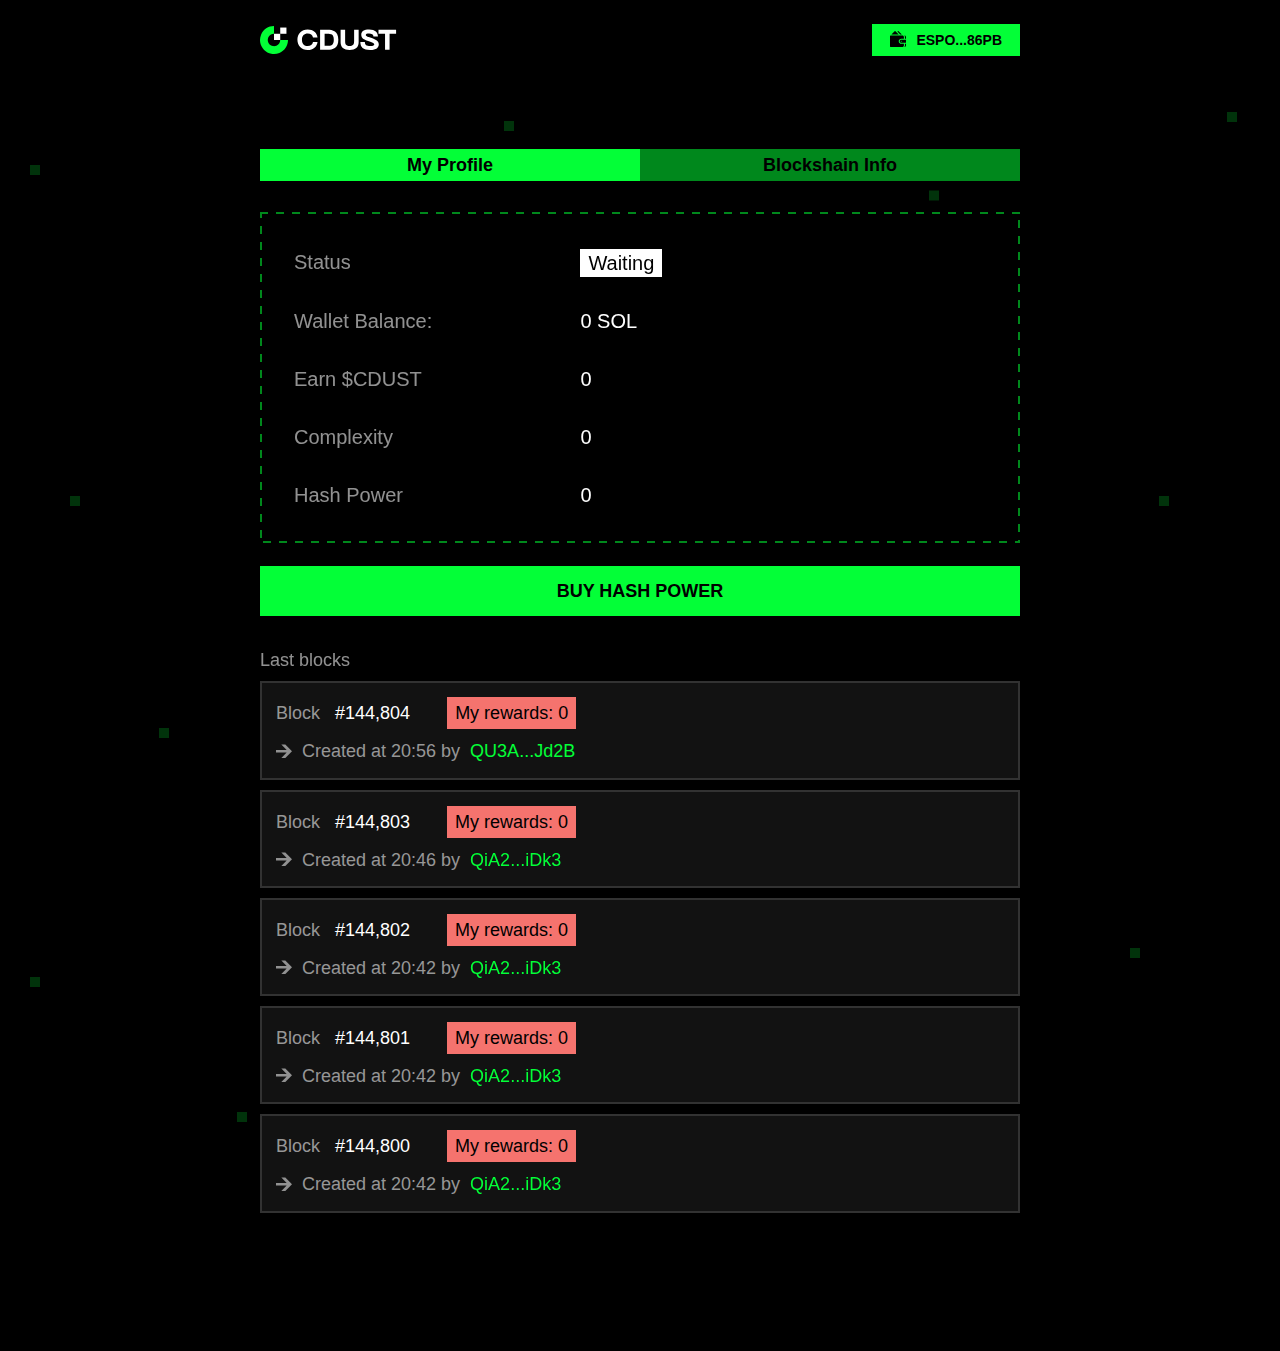
==== account.html @ 72b032e6 "upload files" ====
<!DOCTYPE html>
<html lang="en">
<head>
    <meta charset="UTF-8">
    <meta name="viewport" content="width=device-width, initial-scale=1.0, minimum-scale=1.0, maximum-scale=1.0, user-scalable=no">
    <title>CDUST | Account</title>
    <link rel="stylesheet" href="css/style.css">
    <script src="js/client.js"></script>
</head>
<body class="js-page-jump">
<div class="page">
    <header>
        <div class="wrap">
            <a href="wallet.html" class="button button_small"><i class="ico ico-wallet"></i>EsPo...86Pb</a>
            <a href="index.html" class="logo"></a>
        </div>
    </header>
    <div class="wrap">
        <div class="head-panel">
            <ul class="grid grid_tabs">
                <li class="grid__row">
                    <div class="grid__cell">
                        <div data-switcher="profile" data-tab="true" class="button button_wide button_small">My profile</div>
                    </div>
                    <div class="grid__cell">
                        <div data-switcher="info" data-tab="true" class="button button_wide button_muted button_small">Blockshain info</div>
                    </div>
                </li>
            </ul>
        </div>
        <div data-switcher-content="profile" data-tab-content="true" class="js-open">
            <div class="box box_hero box_hero_significant">
                <div class="box__content">
                    <ul class="grid">
                        <li class="grid__row">
                            <div class="grid__cell">
                                Status
                            </div>
                            <div class="grid__cell">
                                <span class="typo-highlight">Waiting</span>
                            </div>
                        </li>
                        <li class="grid__row">
                            <div class="grid__cell">
                                Wallet Balance:
                            </div>
                            <div class="grid__cell">
                                0 SOL
                            </div>
                        </li>
                        <li class="grid__row">
                            <div class="grid__cell">
                                Earn $CDUST
                            </div>
                            <div class="grid__cell">
                                0
                            </div>
                        </li>
                        <li class="grid__row">
                            <div class="grid__cell">
                                Complexity
                            </div>
                            <div class="grid__cell">
                                0
                            </div>
                        </li>
                        <li class="grid__row">
                            <div class="grid__cell">
                                Hash Power
                            </div>
                            <div class="grid__cell">
                                0
                            </div>
                        </li>
                    </ul>
                </div>
                <svg class="box__outline" viewBox='0 0 300 100' preserveAspectRatio='none'>
                    <path d='M0,0 300,0 300,100 0,100z' vector-effect='non-scaling-stroke'/>
                </svg>
            </div>
            <div class="button button_wide" data-switcher="popup-1">Buy hash power</div>
            <h4>Last blocks</h4>
            <div class="box">
                <ul class="grid grid_text">
                    <li class="grid__row">
                        <span class="typo-muted">Block</span> <span class="typo-strong">#144,804</span>
                        <span class="typo-highlight danger">My rewards: 0</span>
                    </li>
                    <li class="grid__row">
                        <i class="ico ico-arrow-right"></i><span class="typo-muted">Created at 20:56 by</span><a href="#">QU3A...Jd2B</a>
                    </li>
                </ul>
            </div>
            <div class="box">
                <ul class="grid grid_text">
                    <li class="grid__row">
                        <span class="typo-muted">Block</span> #144,803
                        <span class="typo-highlight danger">My rewards: 0</span>
                    </li>
                    <li class="grid__row">
                        <i class="ico ico-arrow-right"></i><span class="typo-muted">Created at 20:46 by</span><a href="#">QiA2...iDk3</a>
                    </li>
                </ul>
            </div>
            <div class="box">
                <ul class="grid grid_text">
                    <li class="grid__row">
                        <span class="typo-muted">Block</span> #144,802
                        <span class="typo-highlight danger">My rewards: 0</span>
                    </li>
                    <li class="grid__row">
                        <i class="ico ico-arrow-right"></i><span class="typo-muted">Created at 20:42 by</span><a href="#">QiA2...iDk3</a>
                    </li>
                </ul>
            </div>
            <div class="box">
                <ul class="grid grid_text">
                    <li class="grid__row">
                        <span class="typo-muted">Block</span> #144,801
                        <span class="typo-highlight danger">My rewards: 0</span>
                    </li>
                    <li class="grid__row">
                        <i class="ico ico-arrow-right"></i><span class="typo-muted">Created at 20:42 by</span><a href="#">QiA2...iDk3</a>
                    </li>
                </ul>
            </div>
            <div class="box">
                <ul class="grid grid_text">
                    <li class="grid__row">
                        <span class="typo-muted">Block</span> #144,800
                        <span class="typo-highlight danger">My rewards: 0</span>
                    </li>
                    <li class="grid__row">
                        <i class="ico ico-arrow-right"></i><span class="typo-muted">Created at 20:42 by</span><a href="#">QiA2...iDk3</a>
                    </li>
                </ul>
            </div>
        </div>
        <div data-switcher-content="info" data-tab-content="true">
            <div class="box box_hero">
                <div class="box__content">
                    <ul class="grid">
                        <li class="grid__row">
                            <div class="grid__cell">
                                Total mined
                            </div>
                            <div class="grid__cell">
                                <div class="progress-container">
                                    <div class="progress__val">13,39%</div>
                                    <div class="progress">
                                        <div style="width: 13.39%" class="progress__bar"></div>
                                    </div>
                                </div>
                            </div>
                        </li>
                        <li class="grid__row">
                            <div class="grid__cell">
                                Total Supply
                            </div>
                            <div class="grid__cell">
                                1,000,000,000
                            </div>
                        </li>
                        <li class="grid__row">
                            <div class="grid__cell">
                                Blocks Mined
                            </div>
                            <div class="grid__cell">
                                144,804 / 800,000,000
                            </div>
                        </li>
                        <li class="grid__row">
                            <div class="grid__cell">
                                Total Holders
                            </div>
                            <div class="grid__cell">
                                1,301
                            </div>
                        </li>
                        <li class="grid__row">
                            <div class="grid__cell">
                                Total Hash Power
                            </div>
                            <div class="grid__cell">
                                400,100
                            </div>
                        </li>
                        <li class="grid__row">
                            <div class="grid__cell">
                                Mining Started
                            </div>
                            <div class="grid__cell">
                                February 13, 2024
                            </div>
                        </li>
                    </ul>
                </div>
                <svg class="box__outline" viewBox='0 0 300 100' preserveAspectRatio='none'>
                    <path d='M0,0 300,0 300,100 0,100z' vector-effect='non-scaling-stroke'/>
                </svg>
            </div>
            <ul class="grid grid_3">
                <li class="grid__row">
                    <div class="grid__cell">
                        <a class="button button_outline button_wide" href="how-it-works.html">HOW IT WORKS</a>
                    </div>
                    <div class="grid__cell">
                        <a class="button button_outline button_wide" href="how-to-mine.html">HOW TO MINE</a>
                    </div>
                    <div class="grid__cell">
                        <a class="button button_outline button_wide" href="tokenomics.html">Tokenomics</a>
                    </div>
                    <div class="grid__cell">
                        <a class="button button_outline button_wide" href="leaderboard.html">Leaderboard</a>
                    </div>
                    <div class="grid__cell">
                        <a class="button button_outline button_wide" href="whitepaper.html">whitepaper</a>
                    </div>
                    <div class="grid__cell">
                        <a class="button button_outline button_wide" href="main-idea.html">Main idea</a>
                    </div>
                </li>
            </ul>
            <div class="links">
                <a href="#" class="links__item links__item_x" target="_blank"></a>
                <a href="#" class="links__item links__item_telegram" target="_blank"></a>
                <a href="#" class="links__item links__item_dex" target="_blank"></a>
                <a href="#" class="links__item links__item_jupiter" target="_blank"></a>
            </div>
        </div>

    </div>
</div>
<div class="page__bg_0"></div>
<div class="page__bg_1"></div>
<div class="popup-container" data-switcher-content="popup-1">
    <div class="popup">
        <div class="popup__inner">
            <h3>Buy hash power</h3>
            <h4>Deposit SOL to the wallet address</h4>
            <div class="copy-code">
                <i class="ico ico-copy js-textareacopybtn"></i>
                <textarea class="copy-code__area" name="CopyCode" id="copyCode" cols="1" rows="1" readonly>HQNs7aYcJm1YCAJpe2w7fKNxxf36Q2Z8XX2NZfxpDUu6</textarea>
            </div>
            <ul class="typo-marked-list typo-muted">
                <li>Minimum required:0.105 SOL.</li>
                <li>Transaction fees: 0.005 SOL.</li>
                <li>1 SOL = 1000 hash power.</li>
                <li>The more hashpower you have, the greater your mining share. </li>
            </ul>
            <div class="typo-highlight_text warning">
                <p>We are verifying the SOL deposit.</p>
                Please wait.
            </div>
            <div class="typo-highlight_text danger">
                You haven't deposited SOL. Please send SOL to the address above and try again.
            </div>
            <div class="popup__button">
                <a class="button button_wide" href="#">Buy hash power</a>
            </div>
        </div>
        <div class="popup__overlay js-close-popup"></div>
    </div>
</div>
</body>
</html>
---- css/style.css ----
@font-face {
    font-family: 'PTMonoWebRegular';
    src:
            url('../fonts/PT-Mono_Regular.woff2') format('woff2'),
            url('../fonts/PT-Mono_Regular.woff') format('woff');
    font-weight: normal;
    font-style: normal;
}
@font-face {
    font-family: 'PTMonoWebBold';
    src:
            url('../fonts/PT-Mono_Bold.woff2') format('woff2'),
            url('../fonts/PT-Mono_Bold.woff') format('woff');
    font-weight: normal;
    font-style: normal;
}

/* reset (begin) */
a,abbr,acronym,address,applet,article,aside,audio,b,big,blockquote,body,canvas,caption,center,cite,code,dd,del,details,dfn,div,dl,dt,em,embed,fieldset,figcaption,figure,footer,form,h1,h2,h3,h4,h5,h6,header,html,i,iframe,img,ins,kbd,label,legend,li,mark,menu,nav,object,ol,output,p,pre,q,ruby,s,samp,section,small,span,strike,strong,sub,summary,sup,table,tbody,td,tfoot,th,thead,time,tr,tt,u,ul,var,video{margin:0;padding:0;border:0;font:inherit;font-size:100%;vertical-align:baseline}a,a img{border:none}html{line-height:1}ol,ul{list-style:none}table{border-collapse:collapse;border-spacing:0}caption,td,th{text-align:left;font-weight:400;vertical-align:middle}blockquote,q{quotes:none}blockquote:after,blockquote:before,q:after,q:before{content:"";content:none}a{text-decoration:none;outline:0;cursor:pointer}article,aside,details,figcaption,figure,footer,header,main,menu,nav,section,summary{display:block}button::-moz-focus-inner,input[type=button]::-moz-focus-inner,input[type=reset]::-moz-focus-inner,input[type=submit]::-moz-focus-inner{border:none;padding:0}
/* reset (end) */


/* animations (begin) */
@keyframes bgMove {
    0% {transform: translateY(0)}
    100% {transform: translateY(-100%)}
}
@keyframes linkAnimation_top {
    0% {left: -20%;opacity: 0;}
    70% {left: 50%;opacity: 1;}
    100% {left: 120%;opacity: 0;}
}
@keyframes linkAnimation_bottom {
    0% {right: -20%;opacity: 0;}
    70% {right: 50%;opacity: 1;}
    100% {right: 120%;opacity: 0;}
}
@keyframes wiggle {
    40%, 60% { transform: rotate(-20deg); }
    50% { transform: rotate(20deg); }
    70% { transform: rotate(0deg); }
}
@keyframes shake {
    10%, 90% {transform: translate3d(-1px, 0, 0);}
    20%, 80% {transform: translate3d(2px, 0, 0);}
    30%, 50%, 70% {transform: translate3d(-4px, 0, 0);}
    40%, 60% {transform: translate3d(4px, 0, 0);}
    /*animation: shake 0.82s cubic-bezier(.36,.07,.19,.97) both;*/
}
@keyframes loader {
    0% {transform: rotate(0deg);}
    100% {transform: rotate(360deg);}
}
/* animations (end) */


/* variables (begin) */
@property --FontFamilyR {
    syntax: "*";
    inherits: false;
    initial-value: 'PTMonoWebRegular', sans-serif;
}
@property --FontFamilyB {
    syntax: "*";
    inherits: false;
    initial-value: 'PTMonoWebBold', sans-serif;
}
@property --FontSizeR {
    syntax: "<length>";
    inherits: false;
    initial-value: 18px;
}
@media (max-width: 760px) {
    @property --FontSizeR {
        syntax: "<length>";
        inherits: false;
        initial-value: 14px;
    }
}
@property --FontSizeM {
    syntax: "<length>";
    inherits: false;
    initial-value: 16px;
}
@property --FontSizeS {
    syntax: "<length>";
    inherits: false;
    initial-value: 14px;
}
@property --FontSizeB {
    syntax: "<length>";
    inherits: false;
    initial-value: 20px;
}
@property --colorBG {
    syntax: "*";
    inherits: false;
    initial-value: #000;
}
@property --colorTXT {
    syntax: "*";
    inherits: false;
    initial-value: 255, 255, 255;
}
@property --colorAccnt {
    syntax: "*";
    inherits: false;
    initial-value: 3, 255, 55;
}
@property --colorAccntMuted {
    syntax: "*";
    inherits: false;
    initial-value: 0, 136, 28;
}
@property --colorBgBox {
    syntax: "*";
    inherits: false;
    initial-value: #121212;
}
@property --colorBgBoxOutline {
    syntax: "*";
    inherits: false;
    initial-value: 50, 50, 50;
}
@property --colorHighlight_1 {
    syntax: "*";
    inherits: false;
    initial-value: 245, 115, 110;
}
@property --colorHighlight_2 {
    syntax: "*";
    inherits: false;
    initial-value: #FFD800;
}
/* variables (end) */


/* global (begin)*/
html {
    -webkit-font-smoothing: antialiased;
    -webkit-tap-highlight-color: transparent;
    -ms-text-size-adjust: 100%;
    -webkit-text-size-adjust: 100%;
    -webkit-font-smoothing: antialiased;
    -moz-osx-font-smoothing: grayscale;
}

body {
    text-rendering: optimizeLegibility;
    -webkit-font-smoothing: antialiased;
    -webkit-backface-visibility: hidden;

    font-family: var(--FontFamilyR);
    font-size: var(--FontSizeR);
    font-weight: 400;
    font-style: normal;

    text-align: left;
    line-height: 1.35;

    background: var(--colorBG);
    color: rgb(var(--colorTXT));
}

.page {
    position: relative;

    z-index: 2;

    padding-bottom: 10vmax;
}

.page__bg_0,
.page__bg_1 {
    position: fixed;
    top: 0;
    left: 0;

    z-index: 1;

    width: 100%;
    height: 300%;

    background-size: 1436px auto !important;
}
.page__bg_0 {
    background: url("../img/bg-pattern_layer_0.png") repeat 0 0;
    animation: bgMove linear 20s infinite;
}
.page__bg_1 {
    background: url("../img/bg-pattern_layer_1.png") repeat 0 0;
    animation: bgMove linear 10s infinite;
}

.wrap {
    max-width: 760px;
    margin: auto;
    padding: 0 16px;
}

header + .wrap {
    opacity: 1;

    transition: all 0.6s ease;
}

.js-page-jump header + .wrap {
    opacity: 0;

    transform: translateY(20px);
}

header {
    padding: 26px 0 95px 0;
}

.logo {
    display: block;

    width: 138px;
    height: 28px;

    background: url("../img/logo.svg") no-repeat;
}

a:not(.button),
a:not(.button):visited,
a:not(.button):focus,
.link {
    position: relative;

    cursor: pointer;
    text-decoration: none;

    color: rgb(var(--colorAccnt));
    outline: none;
}

a:not(.button, .logo):after,
.link:after,
a:not(.button, .logo):before,
.link:before {
    position: absolute;
    top: -10px;
    left: -20%;

    opacity: 0;

    height: 2px;
    width: 2px;

    content: ' ';
    pointer-events: none;


    background: rgb(var(--colorAccnt));
}
a:not(.button, .logo):before,
.link:before {
    top: auto;
    bottom: -10px;
    left: auto;
    right: -20%;
}

a:hover:after, .link:hover:after {animation: linkAnimation_top 1s cubic-bezier(.36,.07,.19,.97);}
a:hover:before, .link:hover:before {animation: linkAnimation_bottom 1s cubic-bezier(.36,.07,.19,.97);}

h2 {
    font-family: var(--FontFamilyB);
    font-weight: 700;
    font-size: 44px;

    margin: 0 auto 42px;

    text-align: center;
    text-transform: uppercase;
}

h3 {
    font-family: var(--FontFamilyB);
    font-size: var(--FontSizeR);

    display: block;

    text-transform: uppercase;

    color: rgb(var(--colorAccnt));
}

.head-panel h3 {
    padding-top: 28px;
}

.popup__inner h3 {
    margin-bottom: 4px;
}

h4 {
    display: block;

    margin-bottom: 9px;
    padding-top: 10px;

    color: rgba(var(--colorTXT), 0.57);
}

.typo-marked-list {
    padding-left: 22px;

    list-style: disc;
}

.typo-muted {
    padding-right: 10px;

    color: rgba(var(--colorTXT), 0.57);
}

.typo-unmuted {
    color: var(--colorTXT);
}

.typo-strong {
    font-family: var(--FontFamilyB);
}

.typo-highlight {
    display: inline-block;

    height: 32px;
    padding: 0 8px;

    line-height: 32px;

    background: rgb(var(--colorTXT));
    color: var(--colorBG);
}

.grid_text .typo-highlight {margin-left: 32px;}

.typo-highlight.success {background: rgb(var(--colorAccnt));}
.typo-highlight.danger {background: rgb(var(--colorHighlight_1));}
.typo-highlight.warning {background: var(--colorHighlight_2);}

.typo-highlight_text {background: none;}
.popup__inner .typo-highlight_text {padding: 20px 0 2px 0;}

.typo-highlight_text.danger {color: rgb(var(--colorHighlight_1));}
.typo-highlight_text.warning {color: var(--colorHighlight_2);}

.box_hero .typo-highlight {
    font-family: var(--FontFamilyB);

    height: 28px;
    padding: 0 8px;

    line-height: 28px;
}

[data-switcher-content]:not(.popup-container) {
    display: none;
}

[data-switcher-content].js-open:not(.popup-container) {
    display: block;
}
@media (max-width: 760px) {
    h2 {
        font-size: 3.3vmax;
    }
}
/* global (end)*/


/* ico (begin) */
.ico {
    position: relative;

    display: inline-block;

    vertical-align: middle;
}

.ico-wallet {
    top: -2px;

    width: 16px;
    height: 16px;

    background: url(../img/ico-wallet.svg) no-repeat;
}

.ico-arrow-right {
    top: -2px;

    width: 16px;
    height: 14px;
    margin-right: 10px;

    background: url(../img/ico-arrow-right.svg) no-repeat;
}

.button_pure .ico {
    margin-right: 8px;
}

.ico-wallet-binance {
    top: -2px;

    width: 22px;
    height: 22px;

    background: url(../img/wallet-binance.svg) no-repeat;
}
.ico-wallet-phantom {
    top: -2px;

    width: 22px;
    height: 22px;

    background: url(../img/wallet-phantom.svg) no-repeat;
}

.ico-copy {
    width: 20px;
    height: 20px;

    background: url(../img/ico-copy.svg) no-repeat;
}

.copy-code .ico-copy {
    position: absolute;
    top: 50%;
    right: 0;

    opacity: 1;
    z-index: 10;

    margin-top: -24px;

    cursor: pointer;

    transition: opacity 0.2s ease;
}

.copy-code .ico-copy:before {
    font-size: var(--FontSizeS);

    position: absolute;
    bottom: 50%;

    display: inline-block;
    overflow: hidden;
    opacity: 0;

    padding: 5px;
    width: 100px;

    content: "Copied!";
    pointer-events: none;

    background: var(--colorBG);
    color: rgb(var(--colorTXT));
    border-radius: 5px;

    transition: 0.2s;
}

.copy-code .ico-copy.js-done:before {
    opacity: 1;
    bottom: 100%;
}

.copy-code .ico-copy:hover {
    opacity: 0.5;
}

.button .ico {
    margin-right: 10px;
}
.button:hover .ico {
    animation: wiggle 1s ease;
}
/* ico (end) */


/* button (begin) */
.button,
.button:visited,
.button:focus {
    font-family: var(--FontFamilyB);
    font-size: var(--FontSizeR);
    font-weight: 700;

    position: relative;

    display: inline-block;

    height: 46px;
    padding: 0 16px;

    cursor: pointer;
    line-height: 46px;
    text-transform: uppercase;
    vertical-align: middle;
    -webkit-user-select: none;
    user-select: none;
    white-space: nowrap;

    background: rgb(var(--colorAccnt));
    border: 2px solid rgb(var(--colorAccnt));
    color: var(--colorBG);
    outline: none;

    transition: all 0.2s ease;
}

.grid_tabs .button,
.grid_tabs .button:visited,
.grid_tabs .button:focus {
    text-transform: capitalize;
}

.button:after,
.button:before {
    position: absolute;
    top: -10px;
    left: -20%;

    opacity: 0;

    height: 2px;
    width: 2px;

    content: ' ';
    pointer-events: none;


    background: rgb(var(--colorAccnt));
}
.button:before {
    top: auto;
    bottom: -10px;
    left: auto;
    right: -20%;
}

.button:hover:after {animation: linkAnimation_top 1s cubic-bezier(.36,.07,.19,.97);}
.button:hover:before {animation: linkAnimation_bottom 1s cubic-bezier(.36,.07,.19,.97);}


.button_wide,
.button_wide:visited,
.button_wide:focus {
    display: block;

    text-align: center;
}

.button_small,
.button_small:visited,
.button_small:focus {
    height: 28px;

    line-height: 28px;
}

header .button_small,
header .button_small:visited,
header .button_small:focus {
    font-size: var(--FontSizeS);
}

.button:hover {background: rgba(var(--colorAccnt), 0.9)}
.button:active {background: rgba(var(--colorAccnt), 0.8)}

.button_muted,
.button_muted:visited,
.button_muted:focus {
    background: rgb(var(--colorAccntMuted));
    border-color: rgb(var(--colorAccntMuted));
}
.button_muted:hover {
    background: rgba(var(--colorAccntMuted), 0.9);
    border-color: rgba(var(--colorAccntMuted), 0.9)
}
.button_muted:active {
    background: rgba(var(--colorAccntMuted), 0.8);
    border-color: rgba(var(--colorAccntMuted), 0.8)
}

.button_outline,
.button_outline:visited,
.button_outline:focus {
    background: var(--colorBG);
    border-color: rgb(var(--colorAccntMuted));
    color: rgb(var(--colorAccnt));
}
.button_outline:hover {
    background: none;
    border-color: rgba(var(--colorAccntMuted), 0.6);
    color: rgb(var(--colorAccnt));
}

.button_pure,
.button_pure:visited,
.button_pure:focus {
    font-size: var(--FontSizeM);

    text-align: left;
    padding-left: 10px;
    padding-right: 10px;

    background: var(--colorBG);
    border-color: rgb(var(--colorBgBoxOutline));
    color: var(--colorTXT);
}
.button_pure:hover {
    background: none;
    border-color: rgba(var(--colorAccntMuted), 0.6);
    color: rgb(var(--colorAccnt));
}

.button.danger,
.button.danger:visited,
.button.danger:focus {
    background: rgb(var(--colorHighlight_1));
    border-color: rgb(var(--colorHighlight_1));
    color: var(--colorBG);
}

.button.danger:hover {
    background: rgba(var(--colorHighlight_1), 0.8);
    border-color: rgba(var(--colorHighlight_1), 0.8);
}

.button.danger:after,
.button.danger:before {
    background: rgb(var(--colorHighlight_1));
}

header .button {
    float: right;

    margin-top: -2px;
}

.box_hero + .button_wide {
    margin-bottom: 22px;
}

.button__icon {
    position: relative;
    top: -2px;

    display: inline-block;

    width: 22px;
    margin-right: 10px;

    vertical-align: middle;
}

.button__icon img {
    vertical-align: middle;
}

@media (max-width: 760px) {
    .button,
    .button:visited,
    .button:focus {
        font-size: 18px;
    }
}
/* button (end) */


/* box (begin) */
.box {
    position: relative;

    padding: 10px;
    margin-bottom: 10px;

    background: var(--colorBgBox);
    border: 2px solid rgb(var(--colorBgBoxOutline));
}

.box_pure {
    background: var(--colorBG);
}

.box__mark {
    float: right;

    padding: 4px 14px 0 0;

    text-align: right;
}

.box__mark.highlight {
    color: var(--colorHighlight_2);
}

.box_hero {
    padding: 28px 34px;
    margin-bottom: 23px;

    background: var(--colorBG);
    border: none;
}

@media (min-width: 760px) {
    .box_hero_significant {
        font-size: var(--FontSizeB);
    }
}

.head-panel + .box_hero {
    margin-top: 40px;
}

.box__content {
    position: relative;

    z-index: 2;
}

.box__outline {
    position: absolute;
    top: 0;
    left: 0;

    display: none;
    z-index: 1;

    height: 100%;
    width: 100%;
}
.box__outline path {
    fill: none;
    stroke: rgb(var(--colorAccntMuted));
    stroke-width: 4;
    stroke-dasharray: 8, 8;
}

.box_hero .box__outline {
    display: block;
}
@media (max-width: 760px) {
    .box_hero {
        padding: 17px 16px;
    }

    .head-panel + .box_hero {
        margin-top: 10px;
    }

}
/* box (end) */


/* head-panel (begin) */
.head-panel {
    font-size: var(--FontSizeS);

    padding-bottom: 4px;
}
/* head-panel (end) */

/* grid (begin) */
.box_hero .grid {margin-bottom: -16px;}

.grid_tabs {
    margin: 0 0 27px 0;
}


h3 + .grid_tabs {
    padding: 14px 0 2px 0;
    margin: 0;
}

.grid__row{
    display: flex;

    margin-left: -8px;
    margin-right: -8px;
}

.grid_tabs .grid__row {margin: 0;}
.grid_3 .grid__row {
    flex-wrap: wrap;
    margin-left: -10px;
    margin-right: -10px;
}

.grid_text .grid__row {
    display: block;

    margin: 4px 4px 10px;
}

.popup .grid_text .grid__row {
    margin: 0;
    padding: 10px 0 10px 0;
}

.grid_text .grid__row:last-child {margin-bottom: 4px;}

.grid__cell {
    flex: 1;

    padding: 9px 10px;
}

.box_hero .grid__cell {padding: 9px 8px 22px 8px;}
.grid_tabs .grid__cell {padding: 0;}

.grid_3 .grid__cell {
    flex: 0 1 33%;

    box-sizing: border-box;
}

.box_hero .grid__cell:first-child {
    flex: 1 1 40%;

    text-transform: capitalize;

    color: rgba(var(--colorTXT), 0.57);
}

.box_hero .grid__cell:last-child {
    font-family: var(--FontFamilyB);
    flex: 1 1 60%;
}

@media (max-width: 760px) {
    .box_hero .grid__cell:first-child {
        flex: 1;
    }

    .box_hero .grid__cell:last-child {
        flex: 1;
    }

    .grid_3 .grid__cell {
        flex: 0 1 50%;
    }

    .grid_3.grid_mobile_2 .grid__cell {
        flex: 1 1 100%;
        /*padding: 13px 10px;*/
        padding: 0 10px 16px 10px;

    }
    h3 {
        font-size: 18px;
    }
}

/* grid (end) */


/* progress (begin) */
.progress-container {
    overflow: hidden;
}

.progress {
    position: relative;

    overflow: hidden;

    height: 27px;

    background: rgba(var(--colorBgBoxOutline), 0.58);
}

.progress__bar {
    position: absolute;
    top: 0;
    left: 0;

    height: 100%;

    background: rgb(var(--colorAccnt));

    transition: width 0.4s ease;
}

.progress__val {
    float: right;

    padding-left: 20px;
}
/* progress (end) */


/* links (begin) */
.links {
    font-size: 0;

    padding: 25px 0;

    text-align: center;
}

.links__item {
    display: inline-block;

    width: 39px;
    height: 39px;
    margin: 10px 31px;

    vertical-align: middle;

    border: 2px solid #565566;
    border-radius: 10px;

    transition: border 0.2s ease;
}

.links__item:hover {
    border-color: rgb(var(--colorAccntMuted));
}

.links__item_x {background: url(../img/links-x.svg) no-repeat}
.links__item_telegram {background: url(../img/links-telegram.svg) no-repeat}
.links__item_dex {background: url(../img/links-dex.svg) no-repeat}
.links__item_jupiter {background: url(../img/links-jupiter.svg) no-repeat}

@media (max-width: 760px) {
    .links__item {
        margin-left: 11px;
        margin-right: 11px;
    }
}
/* social (end) */


/* popup (begin) */
.popup-container {
    position: fixed;
    top: 0;
    left: 0;

    display: flex;
    overflow: scroll;
    opacity: 0;
    z-index: -10;

    width: 100%;
    height: 100%;

    pointer-events: none;

    transition: all 0.4s ease;
}

.popup-container.js-open {
    opacity: 1;
    z-index: 10;

    pointer-events: auto;
}

.popup__overlay {
    position: fixed;
    top: 0;
    left: 0;

    z-index: 1;

    width: 100%;
    height: 100%;

    background: rgba(0, 0, 0, 0.8);
}

.popup {
    max-width: 524px;
    padding: 11px 14px 16px 14px;
    margin: auto;
}

.popup__inner {
    position: relative;

    z-index: 2;

    padding: 27px 30px;
    margin: auto;

    word-break: break-word;

    background: var(--colorBgBox);
    border: 2px solid rgb(var(--colorBgBoxOutline));
}

.popup__button {
    padding-top: 23px;
}
/* popup (end) */


/* copy-code (begin) */
.copy-code {
    position: relative;
}

.copy-code__area {
    text-rendering: optimizeLegibility;
    -webkit-font-smoothing: antialiased;
    -webkit-backface-visibility: hidden;

    font-family: var(--FontFamilyB);
    font-size: 25px;

    position: relative;

    z-index: 1;

    width: 100%;
    height: 70px;
    padding: 0 30px 0 0;
    margin-bottom: 15px;
    resize: none;
    box-sizing: border-box;

    text-align: left;
    line-height: 1.35;

    background: var(--colorBgBox);
    border: none;
    color: var(--colorTXT);
    outline: none;
}
/* copy-code (end) */

/* inline-loader (begin) */
.inline-loader {
    position: relative;
    top: -1px;

    display: inline-block;

    width: 12px;
    height: 12px;
    margin-right: 5px;
    box-sizing: border-box;

    border: 2px solid var(--colorBG);
    border-bottom-color: transparent;
    border-radius: 50%;

    animation: loader 1s linear infinite;
}
/* inline-loader (end) */

/* timer (begin) */
.timer {
    font-family: var(--FontFamilyR);
    font-size: var(--FontSizeR);

    float: right;
}
.timer.success {color: rgb(var(--colorAccnt));}
.timer.warning {color: var(--colorHighlight_2);}
.timer.danger {color: rgb(var(--colorHighlight_1));}
/* timer (end) */


/* toggle-box (begin) */
.toggle-box__hidden {
    display: none;
}
.toggle-box.open .toggle-box__hidden {
    display: block;
}
.toggle-box.open .toggle-box__tohide {
    display: none;
}
/* toggle-box (end) */
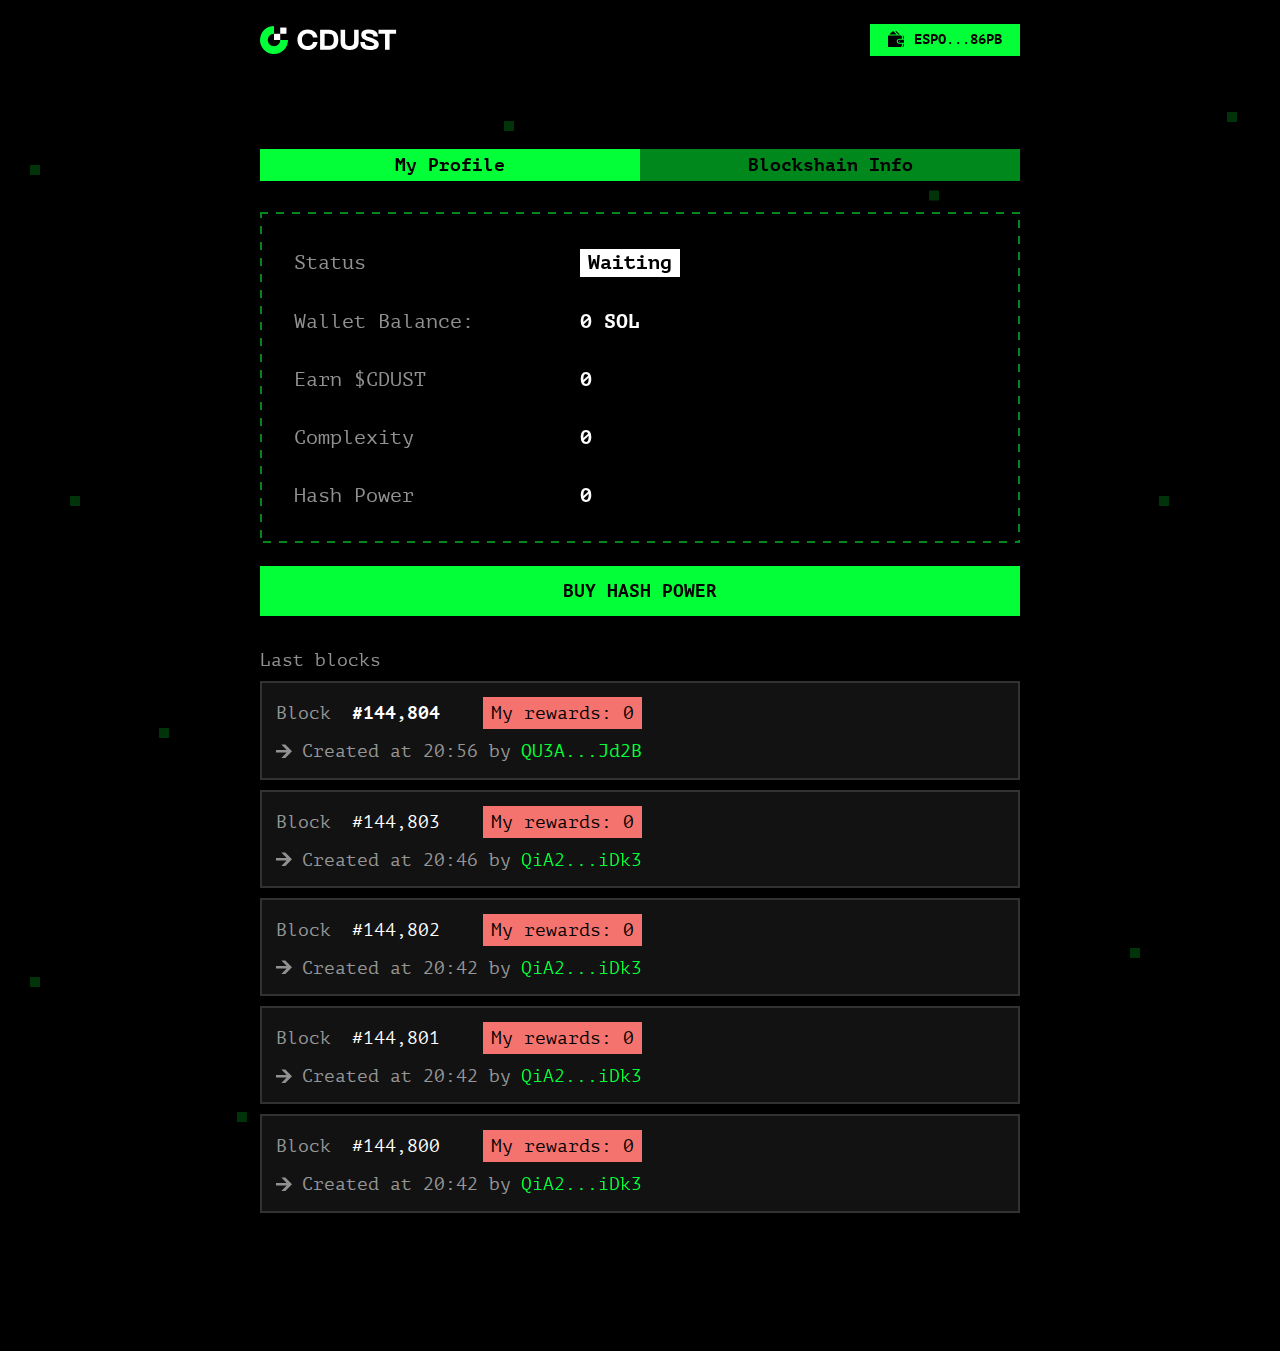
==== commit 1562b4a5: "some minor fixes" ====
--- a/account.html
+++ b/account.html
@@ -20,15 +20,15 @@
             <ul class="grid grid_tabs">
                 <li class="grid__row">
                     <div class="grid__cell">
-                        <div data-switcher="profile" data-tab="true" class="button button_wide button_small">My profile</div>
-                    </div>
-                    <div class="grid__cell">
-                        <div data-switcher="info" data-tab="true" class="button button_wide button_muted button_small">Blockshain info</div>
+                        <div data-href="profile" data-group="hero-tabs" class="button button_wide button_small js-active">My profile</div>
+                    </div>
+                    <div class="grid__cell">
+                        <div data-href="info" data-group="hero-tabs" class="button button_wide button_small">Blockshain info</div>
                     </div>
                 </li>
             </ul>
         </div>
-        <div data-switcher-content="profile" data-tab-content="true" class="js-open">
+        <div data-name="profile" data-group="hero-tabs" class="js-active">
             <div class="box box_hero box_hero_significant">
                 <div class="box__content">
                     <ul class="grid">
@@ -78,7 +78,7 @@
                     <path d='M0,0 300,0 300,100 0,100z' vector-effect='non-scaling-stroke'/>
                 </svg>
             </div>
-            <div class="button button_wide" data-switcher="popup-1">Buy hash power</div>
+            <div class="button button_wide" data-group="popup" data-href="buy">Buy hash power</div>
             <h4>Last blocks</h4>
             <div class="box">
                 <ul class="grid grid_text">
@@ -136,7 +136,7 @@
                 </ul>
             </div>
         </div>
-        <div data-switcher-content="info" data-tab-content="true">
+        <div data-name="info" data-group="hero-tabs">
             <div class="box box_hero">
                 <div class="box__content">
                     <ul class="grid">
@@ -228,12 +228,11 @@
                 <a href="#" class="links__item links__item_jupiter" target="_blank"></a>
             </div>
         </div>
-
     </div>
 </div>
 <div class="page__bg_0"></div>
 <div class="page__bg_1"></div>
-<div class="popup-container" data-switcher-content="popup-1">
+<div class="popup-container" data-group="popup" data-name="buy">
     <div class="popup">
         <div class="popup__inner">
             <h3>Buy hash power</h3>
@@ -259,7 +258,7 @@
                 <a class="button button_wide" href="#">Buy hash power</a>
             </div>
         </div>
-        <div class="popup__overlay js-close-popup"></div>
+        <div class="popup__overlay" data-href="close-popup" data-group="popup"></div>
     </div>
 </div>
 </body>
--- a/css/style.css
+++ b/css/style.css
@@ -1,16 +1,16 @@
 @font-face {
     font-family: 'PTMonoWebRegular';
     src:
-            url('../fonts/PT-Mono_Regular.woff2') format('woff2'),
-            url('../fonts/PT-Mono_Regular.woff') format('woff');
+            url('../fonts/pt-mono_regular.woff2') format('woff2'),
+            url('../fonts/pt-mono_regular.woff') format('woff');
     font-weight: normal;
     font-style: normal;
 }
 @font-face {
     font-family: 'PTMonoWebBold';
     src:
-            url('../fonts/PT-Mono_Bold.woff2') format('woff2'),
-            url('../fonts/PT-Mono_Bold.woff') format('woff');
+            url('../fonts/pt-mono_bold.woff2') format('woff2'),
+            url('../fonts/pt-mono_bold.woff') format('woff');
     font-weight: normal;
     font-style: normal;
 }
@@ -358,13 +358,6 @@
     line-height: 28px;
 }
 
-[data-switcher-content]:not(.popup-container) {
-    display: none;
-}
-
-[data-switcher-content].js-open:not(.popup-container) {
-    display: block;
-}
 @media (max-width: 760px) {
     h2 {
         font-size: 3.3vmax;
@@ -496,13 +489,16 @@
     position: relative;
 
     display: inline-block;
+    overflow: hidden;
 
     height: 46px;
     padding: 0 16px;
+    max-width: 100%;
 
     cursor: pointer;
     line-height: 46px;
     text-transform: uppercase;
+    text-overflow: ellipsis;
     vertical-align: middle;
     -webkit-user-select: none;
     user-select: none;
@@ -577,15 +573,21 @@
 
 .button_muted,
 .button_muted:visited,
-.button_muted:focus {
+.button_muted:focus,
+.grid_tabs .button:not(.js-active),
+.grid_tabs .button:not(.js-active):visited,
+.grid_tabs .button:not(.js-active):focus {
     background: rgb(var(--colorAccntMuted));
     border-color: rgb(var(--colorAccntMuted));
 }
-.button_muted:hover {
+.button_muted:hover,
+.grid_tabs .button:not(.js-active):hover {
     background: rgba(var(--colorAccntMuted), 0.9);
     border-color: rgba(var(--colorAccntMuted), 0.9)
 }
-.button_muted:active {
+.button_muted:active,
+.grid_tabs .button:active,
+.grid_tabs .button:not(.js-active):active {
     background: rgba(var(--colorAccntMuted), 0.8);
     border-color: rgba(var(--colorAccntMuted), 0.8)
 }
@@ -672,6 +674,12 @@
     .button:focus {
         font-size: 18px;
     }
+    .button_wide,
+    .button_wide:visited,
+    .button_wide:focus {
+        padding-left: 0;
+        padding-right: 0;
+    }
 }
 /* button (end) */
 
@@ -772,6 +780,10 @@
 /* grid (begin) */
 .box_hero .grid {margin-bottom: -16px;}
 
+.grid_3 {
+    margin-right: -9px;
+}
+
 .grid_tabs {
     margin: 0 0 27px 0;
 }
@@ -821,6 +833,8 @@
 .grid_3 .grid__cell {
     flex: 0 1 33%;
 
+    max-width: 33%;
+
     box-sizing: border-box;
 }
 
@@ -850,10 +864,22 @@
         flex: 0 1 50%;
     }
 
-    .grid_3.grid_mobile_2 .grid__cell {
+    .grid_3 {
+        margin-right: 0;
+    }
+
+    .grid_3.grid_mobile_two_column .grid__cell {
+        flex: 1 1 50%;
+        /*padding: 13px 10px;*/
+        padding: 0 10px 16px 10px;
+        max-width: 50%;
+
+    }
+    .grid_3.grid_mobile_one_column .grid__cell {
         flex: 1 1 100%;
         /*padding: 13px 10px;*/
         padding: 0 10px 16px 10px;
+        max-width: 100%;
 
     }
     h3 {
@@ -960,7 +986,7 @@
     transition: all 0.4s ease;
 }
 
-.popup-container.js-open {
+.popup-container.js-active {
     opacity: 1;
     z-index: 10;
 
@@ -1083,4 +1109,18 @@
 .toggle-box.open .toggle-box__tohide {
     display: none;
 }
-/* toggle-box (end) */+/* toggle-box (end) */
+
+
+/* content-toggle (begin) */
+[data-name] {
+    display: none;
+}
+[data-name].js-active {
+    display: block;
+}
+
+[data-name].popup-container.js-active {
+    display: flex;
+}
+/* content-toggle (end) */